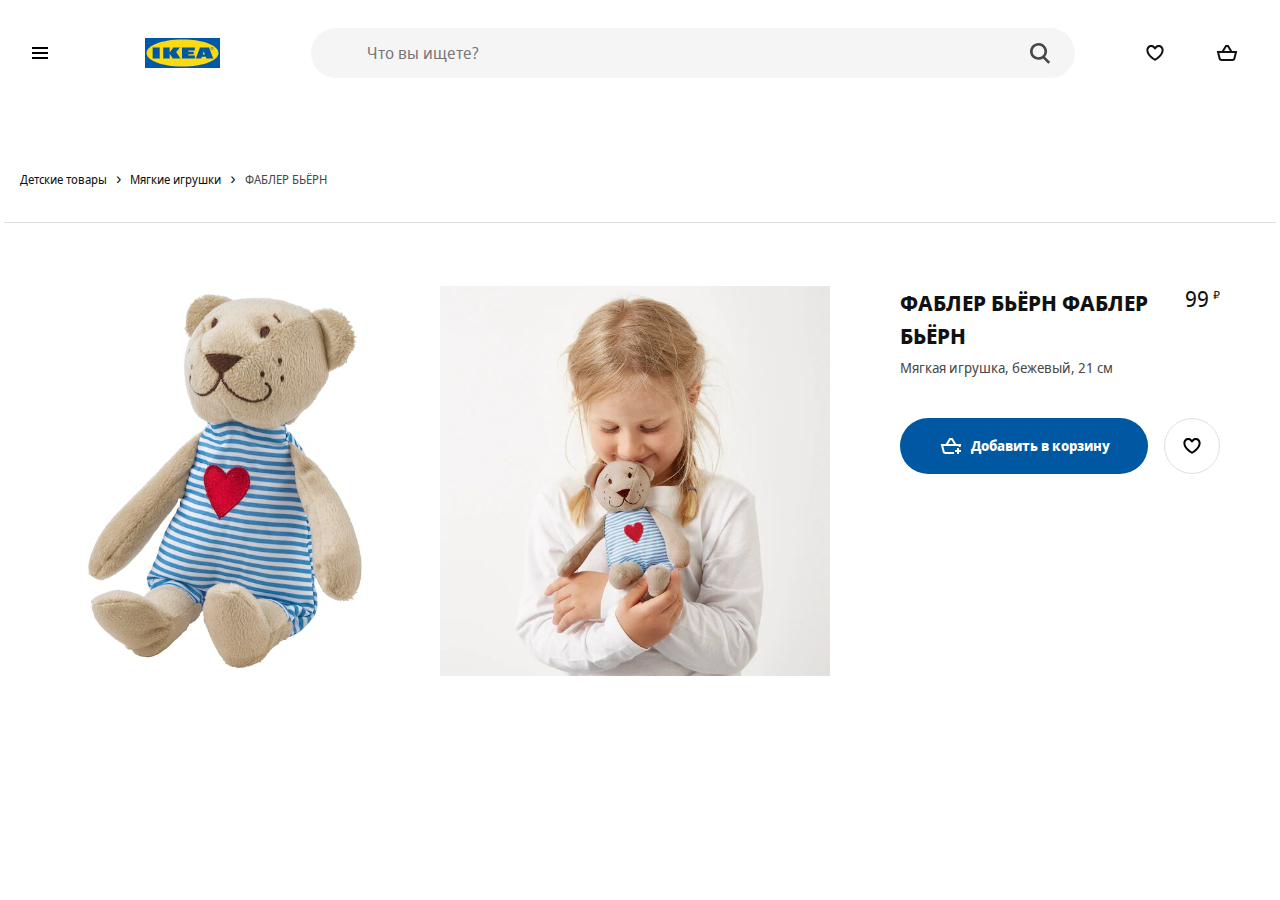
==== card.html @ 4cc177f3 "first commit" ====
<!DOCTYPE html>
<html lang="en">

<head>
	<meta charset="UTF-8">
	<meta name="viewport"
		content="width=device-width, user-scalable=no, initial-scale=1.0, maximum-scale=1.0, minimum-scale=1.0">
	<meta http-equiv="X-UA-Compatible" content="ie=edge">
	<link rel="apple-touch-icon" sizes="180x180" href="favicon/apple-touch-icon.png">
	<link rel="icon" type="image/png" sizes="32x32" href="favicon/favicon-32x32.png">
	<link rel="icon" type="image/png" sizes="16x16" href="favicon/favicon-16x16.png">
	<link rel="mask-icon" href="favicon/safari-pinned-tab.svg" color="#0058ab">
	<meta name="msapplication-TileColor" content="#0058ab">
	<meta name="theme-color" content="#0058ab">
	<title>Детские игрушки - IKEA</title>
	<link rel="stylesheet" href="styles/styles.css">
	<script src="./js/generateHeader.js" defer></script>
	<script src="./js/script.js" defer></script>
</head>

<body>
	<main>
		<div class="container">
			<div class="breadcrumb">
				<nav role="navigation" aria-label="Breadcrumb" class="breadcrumb__nav">
					<ul class="breadcrumb__list">

						<li class="breadcrumb__list-item">
							<a href="goods.html?cat=Детские товары" class="breadcrumb__link"><span>Детские товары</span></a>
						</li>

						<li class="breadcrumb__list-item">
							<a href="goods.html?cat=Мягкие игрушки" class="breadcrumb__link"><span>Мягкие игрушки</span></a>
						</li>

						<li class="breadcrumb__list-item">
							<a href="#" class="breadcrumb__link"><span>ФАБЛЕР БЬЁРН</span></a>
						</li>

					</ul>
				</nav>
			</div>

			<div class="good wrapper">
				<div class="good-images">
					<div class="good-image__item">
						<img src="image/fabler-byorn-myagkaya-igrushka-bezhevyy__0710165_PE727396_S5.jpg" alt="">
					</div>
					<div class="good-image__item">
						<img src="image/fabler-byorn-myagkaya-igrushka-bezhevyy__0876865_PE611124_S5.jpg" alt="">
					</div>
				</div>
				<div class="good-item">
					<!-- not-in-stock - нет в наличии-->
					<p class="good-item__new">Новинка</p>

					<div class="good-item__section">
						<div>
							<h2 class="good-item__header">ФАБЛЕР БЬЁРН ФАБЛЕР БЬЁРН</h2>
							<p class="good-item__description">Мягкая игрушка, бежевый, 21 см</p>

						</div>
						<p class="good-item__price">
							<span class="good-item__empty">Нет в наличии</span>
							<span class="good-item__price-value">99</span>
							<span class="good-item__currency">₽</span>
						</p>

					</div>
					<div class="good-item__buttons">
						<button type="button" class="btn btn-good" data-idd="idd001">
							<svg focusable="false" viewBox="0 0 24 24" class="btn-good-svg" aria-hidden="true">
								<path fill-rule="evenodd" clip-rule="evenodd"
									d="M10.4372 4H10.9993H12.0003H12.9996H13.5616L13.8538 4.48014L17.2112 9.99713H21H22.2806L21.9702 11.2396L21.5303 13H19.4688L19.7194 11.9971H4.28079L5.59143 17.2397C5.70272 17.6848 6.1027 17.9971 6.56157 17.9971H15V19.9971H6.56157C5.18496 19.9971 3.98502 19.0602 3.65114 17.7247L2.02987 11.2397L1.71924 9.99713H3.00002H6.78793L10.145 4.48017L10.4372 4ZM12.4375 6L14.87 9.99713H9.12911L11.5614 6H12.0003H12.4375ZM17.9961 16V14H19.9961V16H21.9961V18H19.9961V20H17.9961V18H15.9961V16H17.9961Z">
								</path>
							</svg>

							<span class="btn-good__label">Добавить в корзину</span>
						</button>
						<button type="button" class="btn btn-add-wishlist" data-idd="idd001">
							<svg focusable="false" viewBox="0 0 24 24" class="btn-add-wishlist__svg" aria-hidden="true">
								<path fill-rule="evenodd" clip-rule="evenodd"
									d="M12.336 5.52055C14.2336 3.62376 17.3096 3.62401 19.2069 5.52129C20.2067 6.52115 20.6796 7.85005 20.6259 9.15761C20.6151 12.2138 18.4184 14.8654 16.4892 16.6366C15.4926 17.5517 14.5004 18.2923 13.7593 18.8036C13.3879 19.0598 13.0771 19.2601 12.8574 19.3973C12.7475 19.466 12.6601 19.519 12.5992 19.5555C12.5687 19.5737 12.5448 19.5879 12.5279 19.5978L12.5079 19.6094L12.502 19.6129L12.5001 19.614C12.5001 19.614 12.4989 19.6147 11.9999 18.748C11.501 19.6147 11.5005 19.6144 11.5005 19.6144L11.4979 19.6129L11.4919 19.6094L11.472 19.5978C11.4551 19.5879 11.4312 19.5737 11.4007 19.5555C11.3397 19.519 11.2524 19.466 11.1425 19.3973C10.9227 19.2601 10.612 19.0598 10.2405 18.8036C9.49947 18.2923 8.50726 17.5517 7.51063 16.6366C5.58146 14.8654 3.38477 12.2139 3.37399 9.15765C3.32024 7.85008 3.79314 6.52117 4.79301 5.52129C6.69054 3.62376 9.76704 3.62376 11.6646 5.52129L11.9993 5.856L12.3353 5.52129L12.336 5.52055ZM11.9999 18.748L11.5005 19.6144L11.9999 19.9019L12.4989 19.6147L11.9999 18.748ZM11.9999 17.573C12.1727 17.462 12.384 17.3226 12.6236 17.1573C13.3125 16.6821 14.2267 15.9988 15.1366 15.1634C17.0157 13.4381 18.6259 11.2919 18.6259 9.13506V9.11213L18.627 9.08922C18.6626 8.31221 18.3844 7.52727 17.7926 6.9355C16.6762 5.81903 14.866 5.81902 13.7495 6.9355L13.7481 6.93689L11.9965 8.68166L10.2504 6.9355C9.13387 5.81903 7.3237 5.81903 6.20722 6.9355C5.61546 7.52727 5.33724 8.31221 5.3729 9.08922L5.37395 9.11213V9.13507C5.37395 11.2919 6.98418 13.4381 8.86325 15.1634C9.77312 15.9988 10.6874 16.6821 11.3762 17.1573C11.6159 17.3226 11.8271 17.462 11.9999 17.573Z">
								</path>
							</svg>
						</button>
					</div>

				</div>
			</div>


		</div>
	</main>
</body>

</html>
---- styles/styles.css ----
/*
* Prefixed by https://autoprefixer.github.io
* PostCSS: v7.0.29,
* Autoprefixer: v9.7.6
* Browsers: last 4 version
*/

@font-face {
	font-family: 'Noto Sans';
	src: local('Noto Sans Display Regular'), local('NotoSansDisplay-Regular'), url('../fonts/Notosansdisplayregular.woff2') format('woff2'), url('../fonts/Notosansdisplayregular.woff') format('woff');
	font-weight: 400;
	font-style: normal;
}

@font-face {
	font-family: 'Noto Sans';
	src: local('Noto Sans Display Italic'), local('NotoSansDisplay-Italic'), url('../fonts/Notosansdisplayitalic.woff2') format('woff2'), url('../fonts/Notosansdisplayitalic.woff') format('woff');
	font-weight: 400;
	font-style: italic;
}

@font-face {
	font-family: 'Noto Sans';
	src: local('Noto Sans Display Bold'), local('NotoSansDisplay-Bold'), url('../fonts/Notosansdisplaybold.woff2') format('woff2'), url('../fonts/Notosansdisplaybold.woff') format('woff');
	font-weight: 700;
	font-style: normal;
}

@font-face {
	font-family: 'Noto Sans';
	src: local('Noto Sans Display Bold Italic'), local('NotoSansDisplay-BoldItalic'), url('../fonts/Notosansdisplaybolditalic.woff2') format('woff2'), url('../fonts/Notosansdisplaybolditalic.woff') format('woff');
	font-weight: 700;
	font-style: italic;
}

html {
	-webkit-box-sizing: border-box;
	box-sizing: border-box;
}

*,
*::before,
*::after {
	-webkit-box-sizing: inherit;
	box-sizing: inherit;
}

body {
	min-width: 320px;
	margin: 0;

	background-color: #fff; /*под проект*/
	font-family: Noto Sans, Arial, sans-serif; /*в "" свой шрифт под проект*/

	font-size: 16px;
	color: #111;
	line-height: 1.5;
	-webkit-font-smoothing: subpixel-antialiased;
}

button, input {
	font: inherit;
}

button {
	cursor: pointer;
}

img {
	max-width: 100%;
	width: 100%;
	height: auto;
}

a {
	text-decoration: none;
	color: inherit;
}

ul {
	list-style: none;
	padding: 0;
	margin: 0;
}

h1, h2, h3, p {
	padding: 0;
	margin: 0;
}

/* container */

.container {
	max-width: 100rem;
	margin: 0 auto;
	padding: 0 1.25rem;
}

.visually-hidden {
	position: absolute !important;
	clip: rect(1px 1px 1px 1px);
	clip: rect(1px, 1px, 1px, 1px);
	padding: 0 !important;
	border: 0 !important;
	height: 1px !important;
	width: 1px !important;
	overflow: hidden;
}

/* при работе с float */

.clearfix::after {
	content: "";
	display: table;
	clear: both;
}

header {
	margin-bottom: 3.75rem;
}

.header {
	display: -ms-grid;
	display: grid;
	grid-gap: 1.25rem;
	-ms-grid-columns: 2fr 1.25rem 2fr 1.25rem 16fr 1.25rem 1fr 1.25rem 1fr;
	grid-template-columns: 2fr 2fr 16fr 1fr 1fr;
	-webkit-box-align: center;
	-ms-flex-align: center;
	align-items: center;
	padding: 1.75rem 0;
}

footer {
	background-color: #f5f5f5;
	margin-top: 3.75rem;
	padding: 3.75rem 0 0 0;
}

.footer {
	display: -ms-grid;
	display: grid;
	-ms-grid-columns: 1fr 1fr 1fr;
	grid-template-columns: 1fr 1fr 1fr;
}

.main-header {
	margin-bottom: 1.875rem
}

.btn {
	background-color: transparent;
	outline: transparent;
	border-radius: 50%;
	width: 40px;
	height: 40px;
	display: -webkit-box;
	display: -ms-flexbox;
	display: flex;
	-webkit-box-align: center;
	-ms-flex-align: center;
	align-items: center;
	-webkit-box-pack: center;
	-ms-flex-pack: center;
	justify-content: center;
	border: 1px solid transparent;
}

.btn:hover {
	background-color: #f5f5f5;
	color: #111;
}

.svg-icon {
	fill: currentColor;
}

.logo {
	text-align: center;
	width: 75px;
	height: 30px;

}

.search {
	position: relative;
	-webkit-box-flex: 1;
	-ms-flex-positive: 1;
	flex-grow: 1;
	height: 50px;
	margin: 0 40px;
}

.search-input {
	-webkit-appearance: none;
	-moz-appearance: none;
	appearance: none;
	background-color: #f5f5f5;
	display: block;
	appearance: none;
	width: 100%;
	height: 100%;
	padding: .5rem 3.5rem;
	margin: 0 auto;
	line-height: 1.5;
	border: 0;
	border-radius: 50em;
	outline: 0;
	-webkit-box-shadow: none;
	box-shadow: none;
	-webkit-transition: background .2s;
	-o-transition: background .2s;
	transition: background .2s;
}

.search-btn {
	position: absolute;
	top: 0.9rem;
	right: 0.9rem;
	background-image: url("data:image/svg+xml;charset=utf-8,%3Csvg width='16' height='17' fill='%23484848' xmlns='http://www.w3.org/2000/svg'%3E%3Cpath fill-rule='evenodd' clip-rule='evenodd' d='M6.5 11a4.5 4.5 0 110-9 4.5 4.5 0 010 9zm4.968-.307a6.5 6.5 0 10-1.514 1.315l3.996 3.996 1.414-1.414-3.896-3.897z'/%3E%3C/svg%3E");
	background-repeat: no-repeat;
	background-size: contain;
	width: 2.5rem;
	height: 1.5rem;
	background-position: center;
}

.offer {
	position: relative;
}

.offer-extra {
	position: absolute;
	padding: .9rem;
	color: #111;
	left: 1.25rem;
	bottom: 1.25rem;
	display: -webkit-box;
	display: -ms-flexbox;
	display: flex;
	background: #fff;
	-webkit-box-orient: vertical;
	-webkit-box-direction: normal;
	-ms-flex-direction: column;
	flex-direction: column;
	-webkit-box-align: start;
	-ms-flex-align: start;
	align-items: flex-start;
	max-width: 19rem;
	min-width: 13rem;
	font-size: .9rem;
	line-height: 1.5;
	font-weight: bold;
	word-break: break-word;
}

.offer-arrow {
	display: inline-block;
	height: 1.5rem;
	width: 1.5rem;
	vertical-align: middle;
	fill: currentColor;
	margin-top: 1.875rem;

}


.footer-header {
	line-height: 2rem;
	font-size: 1.25rem;
	padding: 0 0 1rem 0;

}

.footer-list {
	margin-bottom: .8rem;
}

.footer-list > a {
	color: #484848;
}

.footer-list > a:hover {
	color: #111;
	text-decoration: underline;
}

.catalog {
	position: fixed;
	z-index: 999;
	top: 0;
	left: -100%;
	bottom: 0;
	background-color: #fff;
	overflow-y: auto;
	overflow-x: hidden;
	-webkit-transition: left 0.2s 0s;
	-o-transition: left 0.2s 0s;
	transition: left 0.2s 0s;
	width: 20rem;
	padding: 6rem 4rem 3rem;

}

.catalog.open {
	left: 0;
}

.catalog-btn {
	position: absolute;
	top: 3rem;
	left: 3rem;
}

.catalog-list__item,
.subcatalog-list__item {
	cursor: pointer;
	color: #111;


}

.catalog-list__item a,
.subcatalog-list__item a {
	text-decoration: underline;
	display: block;
}

.catalog-list__item a {
	padding: .5rem 1.5rem .5rem 0;
}

.subcatalog-list__item a {
	padding: .5rem 0;
}

.catalog-list__item:hover a,
.subcatalog-list__item:hover a {
	text-decoration: underline;
}

.catalog-list__item.active {
	background-repeat: no-repeat;
	background-position: right 0 center;
	background-image: url('data:image/svg+xml;utf8,<svg width="24" height="24" viewBox="0 0 24 24" fill="none" xmlns="http://www.w3.org/2000/svg"><path fill-rule="evenodd" clip-rule="evenodd" d="M15.5996 11.9999L9.81456 17.7857L8.40026 16.3716L12.7714 11.9999L8.40026 7.62823L9.81457 6.21411L15.5996 11.9999Z" fill="%23959595"/></svg>');
}

.subcatalog {
	position: fixed;
	z-index: 998;
	top: 0;
	left: -100%;
	bottom: 0;
	background-color: #fff;
	overflow-y: auto;
	overflow-x: hidden;
	-webkit-transition: left, right 0.2s 0s;
	-o-transition: left, right 0.2s 0s;
	transition: left, right 0.2s 0s;
	width: 25rem;
	padding: 6rem 4rem 3rem;
	border-left: 2px solid #ccc;
}

.subcatalog.subopen {
	left: 20rem;
	display: block;
}

.overlay {
	display: block;
	position: fixed;
	z-index: 899;
	top: 0;
	bottom: 0;
	right: 0;
	left: 0;
	background-color: black;
	-webkit-transition: all .2s ease;
	-o-transition: all .2s ease;
	transition: all .2s ease;
	opacity: 0;
	pointer-events: none;
}

.overlay.active {
	opacity: 0.25;
	pointer-events: all;
}


.wrapper {
	position: relative;
	margin-top: 4rem;
}

.wrapper:before {
	content: '';
	width: calc(100% + 2rem);
	display: block;
	position: absolute;
	top: -2rem;
	z-index: 99;
	margin: 0 -1rem;
	border-bottom: 1px solid #dfdfdf;
}

.good {
	display: -ms-grid;
	display: grid;
	-ms-grid-columns: minmax(0, 1fr) 1.25rem minmax(0, 1fr) 1.25rem minmax(0, 1fr) 1.25rem minmax(0, 1fr) 1.25rem minmax(0, 1fr) 1.25rem minmax(0, 1fr) 1.25rem minmax(0, 1fr) 1.25rem minmax(0, 1fr) 1.25rem minmax(0, 1fr) 1.25rem minmax(0, 1fr) 1.25rem minmax(0, 1fr) 1.25rem minmax(0, 1fr);
	grid-template-columns: repeat(12, minmax(0, 1fr));
	grid-column-gap: 1.25rem;
	padding-top: 2rem;
}

.good-images {
	display: -webkit-box;
	display: -ms-flexbox;
	display: flex;
	-ms-flex-wrap: wrap;
	flex-wrap: wrap;
	-ms-grid-column: 1;
	grid-column-start: 1;
	-ms-grid-column-span: 8;
	grid-column-end: 9;
	-ms-flex-pack: distribute;
	justify-content: space-around;


}

.good-image__item {
	width: calc(50% - 1.25rem);
	margin-left: .625rem;
	margin-right: .625rem;
	min-height: 500px;
}


.good-item {
	-ms-grid-column: 9;
	grid-column-start: 9;
	-ms-grid-column-span: 4;
	grid-column-end: 13;
	padding: 0 2.5rem;
}

.good-item__section {
	margin-bottom: 2.5rem;
}

.good-item__new {
	display: none;
}


.good-item__empty {
	display: none;
}

.not-in-stock .good-item__empty {
	display: block;
}

.not-in-stock .btn-good {
	display: none;
}

.good-item__header {
	font-size: 1.375rem;
	line-height: 1.5;
	font-weight: 700;
	text-transform: uppercase;
	margin-bottom: .3rem;
}

.good-item__description {
	line-height: 1.5;
	letter-spacing: 0;
	font-weight: 400;
	color: #484848;
	font-size: .875rem;
}

.good-item__price {
	white-space: nowrap;
	text-align: right;
}

.good-item__section {
	display: -webkit-box;
	display: -ms-flexbox;
	display: flex;
	-webkit-box-pack: justify;
	-ms-flex-pack: justify;
	justify-content: space-between;
}

.good-item__price-value {
	line-height: 1.1875;
	font-size: 1.375rem;
}

.good-item__currency {
	line-height: .9;
	font-size: .6875rem;
	vertical-align: text-top;
}

.not-in-stock .good-item__price-value,
.not-in-stock .good-item__currency {
	display: none;
}

.good-item__buttons {
	display: -webkit-box;
	display: -ms-flexbox;
	display: flex;
	-webkit-box-pack: justify;
	-ms-flex-pack: justify;
	justify-content: space-between;
	-webkit-box-align: center;
	-ms-flex-align: center;
	align-items: center;
	width: 100%;
}

.btn-good {
	margin-right: 1rem;
	-webkit-box-flex: 1;
	-ms-flex-positive: 1;
	flex-grow: 1;
	-ms-flex-negative: 1;
	flex-shrink: 1;
	position: relative;
	background: #0058a3;
	color: #fff;
	border-radius: 52px;
	padding: 0 2rem;
	display: -webkit-box;
	display: -ms-flexbox;
	display: flex;
	height: 3.5rem;
	-webkit-box-align: center;
	-ms-flex-align: center;
	align-items: center;
}

.btn-good-svg {
	margin-right: .5rem;
	vertical-align: top;
	-ms-flex-negative: 0;
	flex-shrink: 0;
	display: inline-block;
	height: 1.5rem;
	width: 1.5rem;
	fill: #fff;
}

.btn-good:hover {
	color: #0058a3;
}

.btn-good:hover .btn-good-svg {
	fill: #0058a3;
}

.btn-good__label {
	text-align: center;
	border: 0;
	font-weight: 700;
	font-size: .875rem;
	line-height: 1.42857;
}

.btn-add-wishlist {
	background: rgba(0, 0, 0, 0);
	color: #111;
	border-radius: 40px;
	padding: 0 .9375rem;
	border: 1px solid #dfdfdf;
	height: 3.5rem;
	width: 3.5rem;
	margin-left: auto;
}

.btn-add-wishlist__svg {
	height: 1.5rem;
	width: 1.5rem;

}

.btn-add-wishlist:hover .btn-add-wishlist__svg {
	fill: red;
}

.btn-add-wishlist.contains-wishlist .btn-add-wishlist__svg {
	fill: red;

}

.btn-add-wishlist:hover.contains-wishlist .btn-add-wishlist__svg {
	fill: black;
}


.goods-list {
	display: -ms-grid;
	display: grid;
	grid-template-columns: repeat(4, 1fr);
}

.goods-list__item {
	margin-bottom: 2rem;
}


.goods-item {
	position: relative;
	display: -webkit-box;
	display: -ms-flexbox;
	display: flex;
	-webkit-box-orient: vertical;
	-webkit-box-direction: normal;
	-ms-flex-direction: column;
	flex-direction: column;
	-webkit-box-pack: justify;
	-ms-flex-pack: justify;
	justify-content: space-between;
	height: 100%;
}

.goods-item__img {
	height: 380px;
	display: table-cell;
	vertical-align: middle
}


.btn-add-card {
	position: absolute;
	opacity: 0;
	-webkit-transition: opacity 0.2s 0s;
	-o-transition: opacity 0.2s 0s;
	transition: opacity 0.2s 0s;
	right: 1rem;
	bottom: 0.5rem;
	background-color: rgb(0, 88, 163);
	border: 1px solid rgb(0, 88, 163);
	background-repeat: no-repeat;
	background-position: center;
	background-image: url("data:image/svg+xml;utf8,<svg width='24' height='24' xmlns='http://www.w3.org/2000/svg' viewBox='0 0 24 24'><path fill-rule='evenodd' clip-rule='evenodd' d='M10.4372 4H10.9993H12.0003H12.9996H13.5616L13.8538 4.48014L17.2112 9.99713H21H22.2806L21.9702 11.2396L21.5303 13H19.4688L19.7194 11.9971H4.28079L5.59143 17.2397C5.70272 17.6848 6.1027 17.9971 6.56157 17.9971H15V19.9971H6.56157C5.18496 19.9971 3.98502 19.0602 3.65114 17.7247L2.02987 11.2397L1.71924 9.99713H3.00002H6.78793L10.145 4.48017L10.4372 4ZM12.4375 6L14.87 9.99713H9.12911L11.5614 6H12.0003H12.4375ZM17.9961 16V14H19.9961V16H21.9961V18H19.9961V20H17.9961V18H15.9961V16H17.9961Z' fill='white' /></svg>");
}

.btn-add-card:hover {
	background-color: rgb(255, 255, 255);
	background-image: url("data:image/svg+xml;utf8,<svg width='24' height='24' xmlns='http://www.w3.org/2000/svg' viewBox='0 0 24 24'><path fill-rule='evenodd' clip-rule='evenodd' d='M10.4372 4H10.9993H12.0003H12.9996H13.5616L13.8538 4.48014L17.2112 9.99713H21H22.2806L21.9702 11.2396L21.5303 13H19.4688L19.7194 11.9971H4.28079L5.59143 17.2397C5.70272 17.6848 6.1027 17.9971 6.56157 17.9971H15V19.9971H6.56157C5.18496 19.9971 3.98502 19.0602 3.65114 17.7247L2.02987 11.2397L1.71924 9.99713H3.00002H6.78793L10.145 4.48017L10.4372 4ZM12.4375 6L14.87 9.99713H9.12911L11.5614 6H12.0003H12.4375ZM17.9961 16V14H19.9961V16H21.9961V18H19.9961V20H17.9961V18H15.9961V16H17.9961Z' fill='rgb(0, 88, 163)' /></svg>");

}

.goods-item:hover .btn-add-card {
	opacity: 1;
}

.goods-item__header {
	margin-top: auto;
	margin-bottom: 1rem;
}

.goods-item__new {
	line-height: 1.42857;
	color: #ca5008;
	font-weight: 700;
	font-size: 0.8rem;
}

.goods-item__link {
	display: block;
	height: 100%;
}

.goods-item__description {
	margin-bottom: 1rem;
	font-size: .875rem;
	line-height: 1.42857;
}

.goods-item__price {
	min-height: calc(40px + 0.5rem);
	padding-bottom: 0.5rem;
	font-weight: 700;
}

.goods-item__price-value {
	font-size: 1.375rem;
}

.goods-item__currency {
	line-height: .9;
	font-size: .6875rem;
	vertical-align: text-top;
}


.breadcrumb__list-item {
	display: inline;
}

.breadcrumb__list-item:after {
	content: "\0203A";
	display: inline;
	margin: 0 .3125rem;
	font-size: 1rem;
	line-height: 1.125;
}

.breadcrumb__list-item:last-child:after {
	content: "";
}

.breadcrumb__link {
	font-size: .75rem;
	line-height: 1.5;
	font-weight: 400;
	vertical-align: middle;
}

.breadcrumb__list-item:last-child .breadcrumb__link {
	color: #484848;
	pointer-events: none;
	cursor: auto;
}

.cart-wrapper {
	max-width: 768px;
}

.cart-header {
	text-align: center;
}

.product {
	display: -ms-grid;
	display: grid;
	-ms-grid-columns: 152px 4fr 6fr;
	grid-template-columns: 152px 4fr 6fr;
	-ms-grid-rows: auto;
	grid-template-rows: auto;
	font-size: .81rem;
	line-height: 1.385;
}

.product > *:nth-child(1) {
	-ms-grid-row: 1;
	-ms-grid-column: 1;
}

.product > *:nth-child(2) {
	-ms-grid-row: 1;
	-ms-grid-column: 2;
}

.product > *:nth-child(3) {
	-ms-grid-row: 1;
	-ms-grid-column: 3;
}

.product__image-container {
	-ms-grid-column: 1;
	grid-column: 1;
	-ms-grid-row: 1;
	-ms-grid-row-span: 2;
	grid-row: 1/3;
	padding-right: 1rem;
}

.product__description {
	-ms-grid-column: 2;
	grid-column: 2;
	-ms-grid-row: 1;
	grid-row: 1;
}

.product__name {
	font-size: 1.2rem;
	margin-bottom: .5rem;
	font-weight: 700;
	text-transform: uppercase;
	word-break: break-word;
}

.product__prices {
	-ms-grid-column: 3;
	grid-column: 3;
	-ms-grid-row: 1;
	grid-row: 1;
	text-align: right;
	padding-top: 0;
}

.product__controls {
	-ms-grid-column: 3;
	grid-column: 3;
	-ms-grid-row: 2;
	grid-row: 2;
	margin-top: .5rem;
	display: -webkit-box;
	display: -ms-flexbox;
	display: flex;
	-webkit-box-pack: end;
	-ms-flex-pack: end;
	justify-content: flex-end;
}

.btn-remove {
	color: #444;
	border-color: #666;
	border-radius: unset;
}

.product__total {
	font-weight: 700;
	font-size: 1.06rem;
	line-height: 1.2;
}

.product-controls__remove {
	width: 12.5%;
}

.product-controls__quantity {
	width: 25%;
	margin-left: .5rem;
}

.cart-header {
	margin-bottom: 3rem;
}

.cart-item {
	margin-bottom: 2rem;
}

.cart-total {
	display: -webkit-box;
	display: -ms-flexbox;
	display: flex;
	-webkit-box-pack: justify;
	-ms-flex-pack: justify;
	justify-content: space-between;
	padding: .35rem 0;
	font-weight: 700;
	font-size: 14px;
	text-align: initial;
	border: dashed #cacaca;
	border-width: 1px 0;
}

.cart-checkout {
	color: #ffffff;
	padding: 12px 62px;
	background-color: #3a6e9f;
	border: none;
	display: block;
	margin: 1rem auto;
}

.cart-form {
	margin: 1rem 0;
	text-align: center;
}

.cart-form label {
	display: block;
	margin: 1rem;
}

select {
	width: 100%;
	max-width: 352px;
	height: 40px;
	margin: 0;
	padding: 0 10px;
	border: 1px solid #666;
	border-radius: 2px;
	background: #fff url(../image/chevron-down-thin-24.1667eab2.svg) no-repeat right 8px center/1.5rem;
	-webkit-appearance: none;
	-moz-appearance: none;
	appearance: none;
	font-size: 1rem;
	line-height: 1.15;
	font-family: inherit;
	text-transform: none;
}

@media (max-width: 1200px) {
	.goods-list {
		grid-template-columns: repeat(3, 1fr);
	}
}

@media (max-width: 768px) {
	.goods-list {
		grid-template-columns: repeat(2, 1fr);
	}

	.header {
		-ms-grid-columns: 1fr 1.25rem 2fr 1.25rem 1fr 1.25rem 1fr;
		grid-template-columns: 1fr 2fr 1fr 1fr;
		-ms-grid-rows: auto 1.25rem auto 1.25rem auto;
		grid-template-areas: "burger logo wishlist cart" "main main . sidebar" "footer footer footer footer";
	}

	.btn-burger {
		grid-area: burger;
	}

	.logo {
		grid-area: logo;
	}

	.btn-wishlist {
		grid-area: wishlist;
	}

	.btn-cart {
		grid-area: cart;
	}

	.search {
		grid-area: search;
		-ms-grid-row: 2;
		grid-row: 2;
		-ms-grid-column-span: 5;
		grid-column-end: 6;
		-ms-grid-column: 1;
		grid-column-start: 1;
		margin: 0;
	}

	.footer {
		-ms-grid-rows: auto;
		grid-template-rows: auto;
		-webkit-box-pack: center;
		-ms-flex-pack: center;
		justify-content: center;
		grid-template-areas: "catalog" "about" "connection";
		-ms-grid-columns: 300px;
		grid-template-columns: 300px

	}

	.footer-catalog {
		grid-area: catalog;
		margin-bottom: 50px;
	}

	.footer-about {
		grid-area: about;
		margin-bottom: 50px;
	}

	.footer-connection {
		grid-area: connection;
		margin-bottom: 50px;
	}

	.catalog {
		width: 50%;
	}

	.subcatalog {
		width: 50%;
		left: auto;
		right: -100%;
	}

	.subcatalog.subopen {
		right: 0;
		left: auto;
	}
}

@media (max-width: 768px) {

	.footer-catalog {
		-ms-grid-row: 1;
		-ms-grid-column: 1

	}

	.footer-about {
		-ms-grid-row: 2;
		-ms-grid-column: 1

	}

	.footer-connection {
		-ms-grid-row: 3;
		-ms-grid-column: 1

	}
}

@media (max-width: 768px) {

	.btn-burger {
		-ms-grid-row: 1;
		-ms-grid-column: 1;
	}

	.logo {
		-ms-grid-row: 1;
		-ms-grid-column: 3;
	}

	.btn-wishlist {
		-ms-grid-row: 1;
		-ms-grid-column: 5;
	}

	.btn-cart {
		-ms-grid-row: 1;
		-ms-grid-column: 7;
	}
}

@media (max-width: 576px) {
	.goods-list {
		-ms-grid-columns: 1fr;
		grid-template-columns: 1fr;
	}

	.catalog {
		width: 100%;
	}

	.subcatalog {
		z-index: 999;
		width: 100%;
	}

	.subcatalog.subopen {
		right: 0;
	}
}
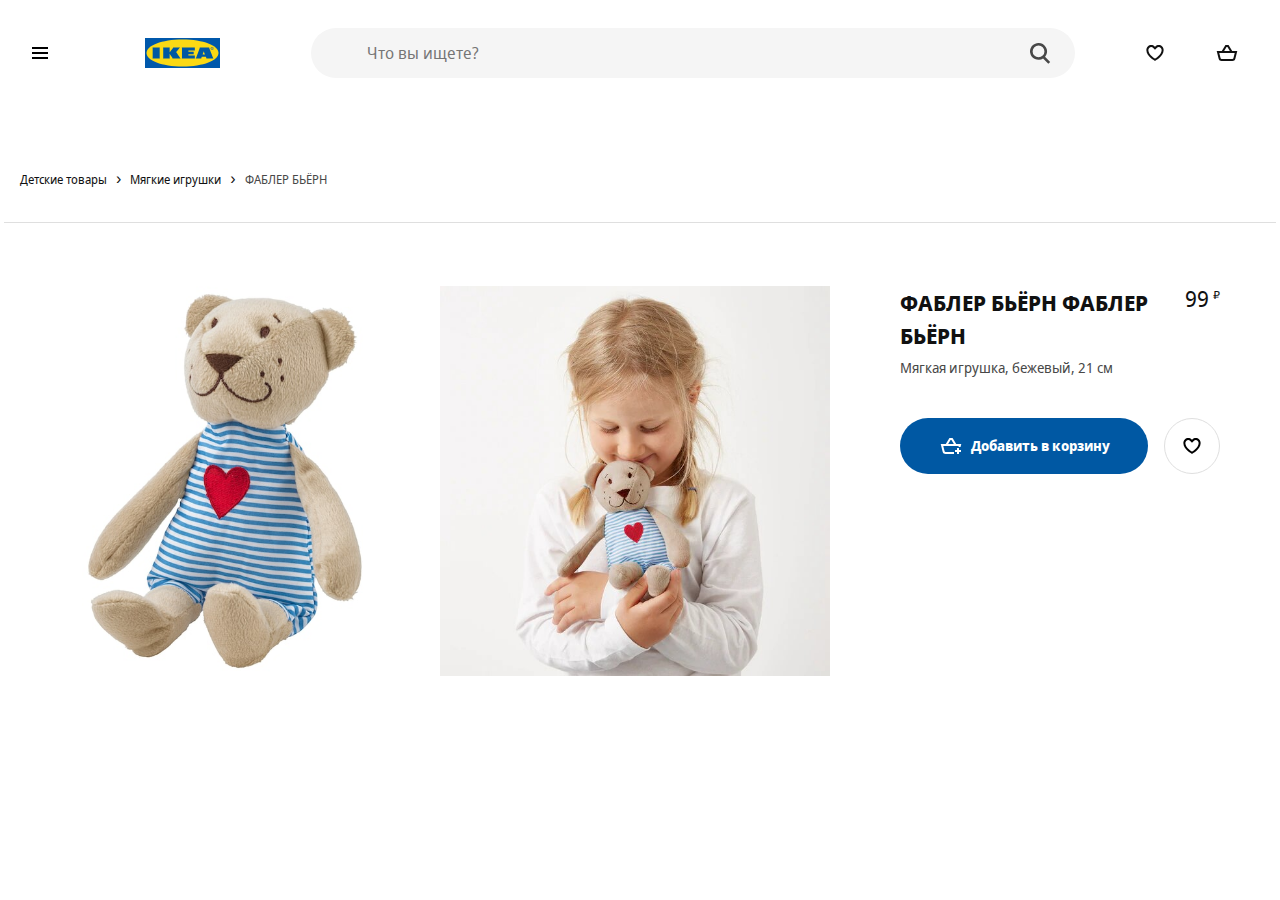
==== commit 67dda144: "add footer" ====
--- a/card.html
+++ b/card.html
@@ -15,6 +15,7 @@
 	<title>Детские игрушки - IKEA</title>
 	<link rel="stylesheet" href="styles/styles.css">
 	<script src="./js/generateHeader.js" defer></script>
+	<script src="./js/generateFooter.js"></script>
 	<script src="./js/script.js" defer></script>
 </head>
 
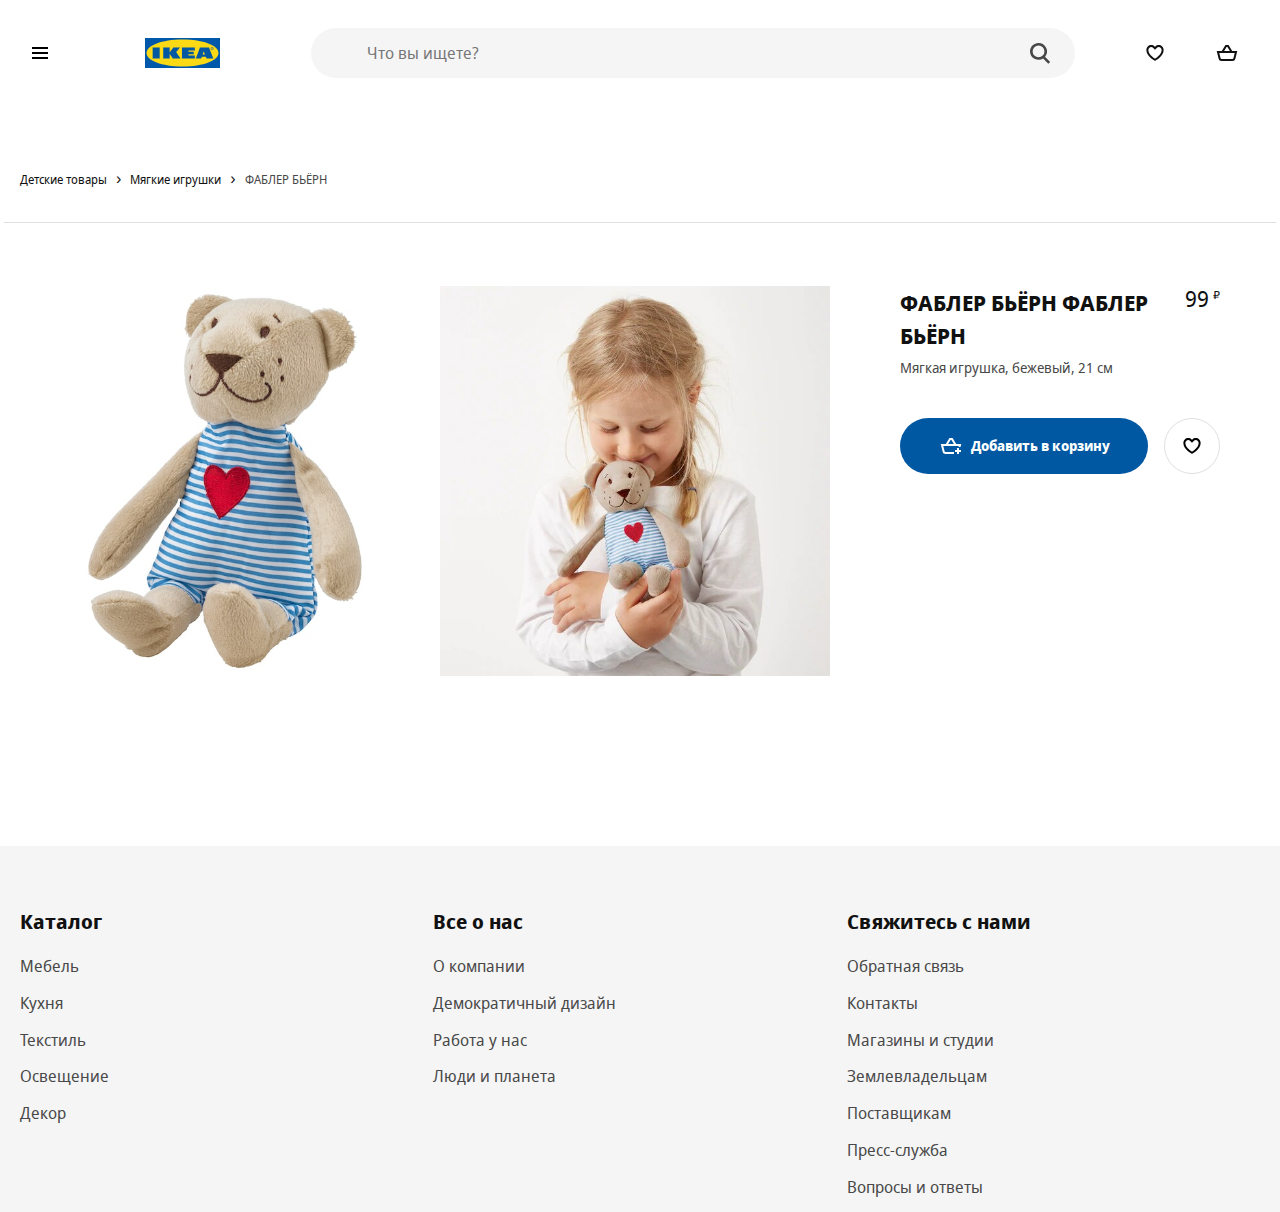
==== commit e42e9801: "catalog" ====
--- a/card.html
+++ b/card.html
@@ -15,7 +15,8 @@
 	<title>Детские игрушки - IKEA</title>
 	<link rel="stylesheet" href="styles/styles.css">
 	<script src="./js/generateHeader.js" defer></script>
-	<script src="./js/generateFooter.js"></script>
+	<script src="./js/generateCatalog.js" defer></script>
+	<script src="./js/generateFooter.js" defer></script>
 	<script src="./js/script.js" defer></script>
 </head>
 
